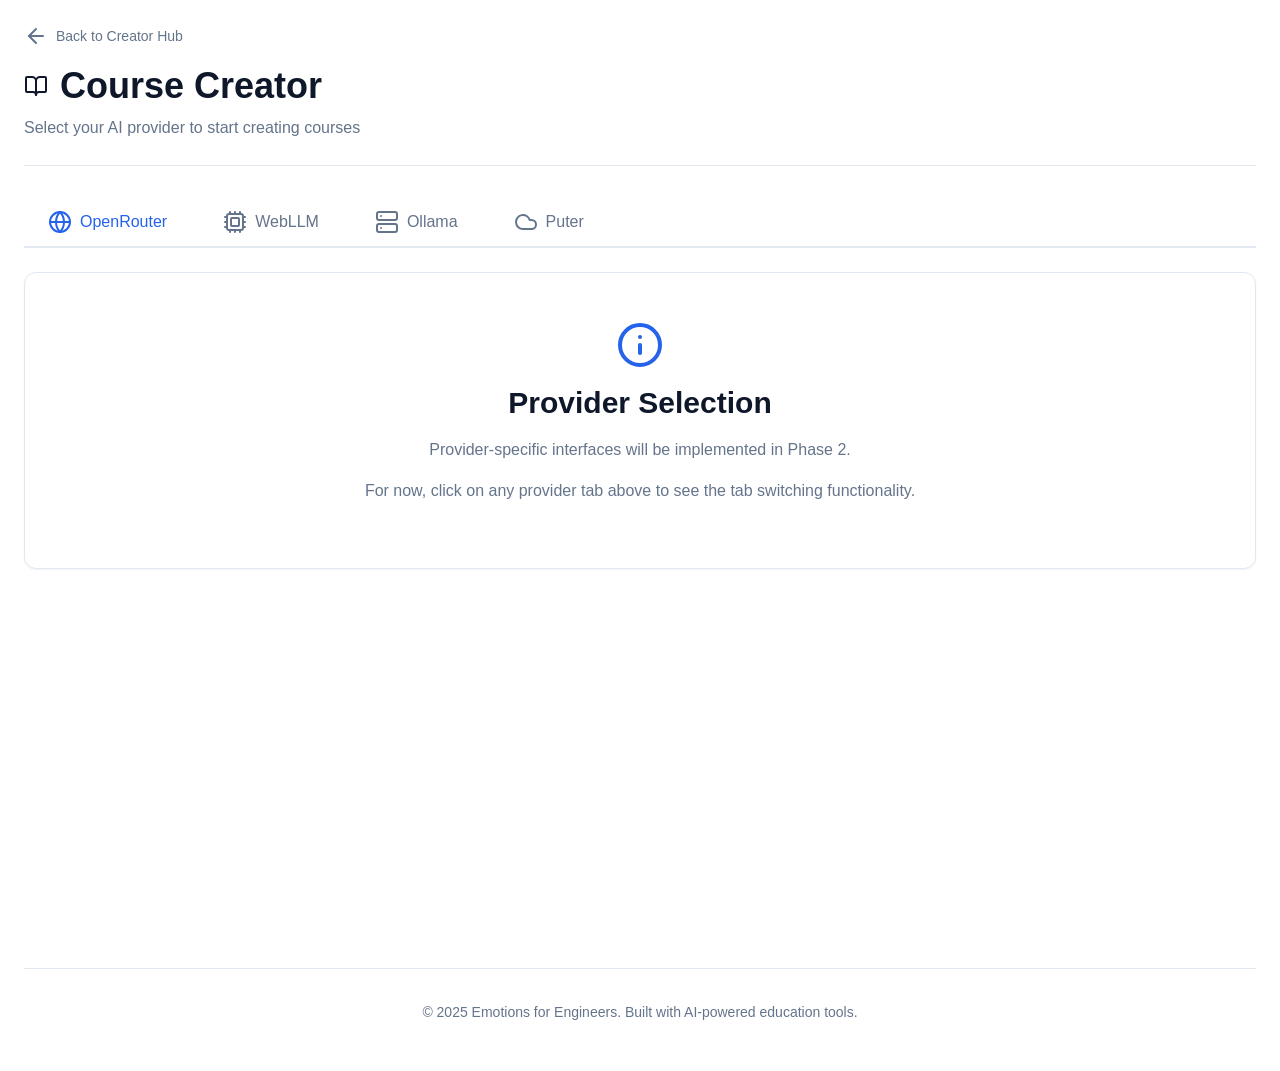
==== creator/course.html @ 7cec926e "Phase 1: Implement core infrastructure and UI foundation - Add HTML page structure (index, course, s" ====
<!DOCTYPE html>
<html lang="en">
<head>
  <meta charset="UTF-8">
  <meta name="viewport" content="width=device-width, initial-scale=1.0">
  <meta name="description" content="Course Creator - Generate multi-chapter courses using AI">
  <title>Course Creator - Emotions for Engineers</title>
  <link rel="stylesheet" href="assets/css/themes/minimal-theme.css">
  <script src="assets/js/lucide/lucide.min.js"></script>
</head>
<body>
  <div class="container">
    <header>
      <a href="index.html" class="back-btn">
        <i data-lucide="arrow-left"></i>
        Back to Creator Hub
      </a>
      <h1>
        <i data-lucide="book-open"></i>
        Course Creator
      </h1>
      <p>Select your AI provider to start creating courses</p>
    </header>

    <main>
      <div class="provider-tabs">
        <button class="tab-btn active" data-provider="openrouter">
          <i data-lucide="globe"></i>
          OpenRouter
        </button>
        <button class="tab-btn" data-provider="webllm">
          <i data-lucide="cpu"></i>
          WebLLM
        </button>
        <button class="tab-btn" data-provider="ollama">
          <i data-lucide="server"></i>
          Ollama
        </button>
        <button class="tab-btn" data-provider="puter">
          <i data-lucide="cloud"></i>
          Puter
        </button>
      </div>

      <div class="provider-content">
        <div class="card text-center" style="padding: var(--spacing-12);">
          <i data-lucide="info" style="width: 48px; height: 48px; margin: 0 auto var(--spacing-4); color: var(--color-primary);"></i>
          <h2>Provider Selection</h2>
          <p>Provider-specific interfaces will be implemented in Phase 2.</p>
          <p class="text-secondary">For now, click on any provider tab above to see the tab switching functionality.</p>
        </div>
      </div>
    </main>

    <footer>
      <p>&copy; 2025 Emotions for Engineers. Built with AI-powered education tools.</p>
    </footer>
  </div>

  <script type="module">
    // Initialize Lucide icons
    lucide.createIcons();

    // Simple tab switching functionality for Phase 1
    const tabs = document.querySelectorAll('.tab-btn');
    const savedProvider = localStorage.getItem('selected_provider');

    // Restore saved provider selection
    if (savedProvider) {
      tabs.forEach(tab => {
        tab.classList.toggle('active', tab.dataset.provider === savedProvider);
      });
    }

    // Tab click handlers
    tabs.forEach(tab => {
      tab.addEventListener('click', () => {
        const provider = tab.dataset.provider;

        // Update active state
        tabs.forEach(t => t.classList.remove('active'));
        tab.classList.add('active');

        // Save selection
        localStorage.setItem('selected_provider', provider);

        console.log(`Selected provider: ${provider}`);
      });
    });
  </script>
</body>
</html>
---- creator/assets/css/themes/minimal-theme.css ----
/* Minimal Theme - Main stylesheet that imports all components */

/* Import order is important for CSS cascade */

/* 1. Core foundation */
@import '../core/reset.css';
@import '../core/variables.css';
@import '../core/typography.css';

/* 2. Layout system */
@import '../layouts/containers.css';
@import '../layouts/grid.css';

/* 3. Components */
@import '../components/buttons.css';
@import '../components/cards.css';
@import '../components/forms.css';
@import '../components/tabs.css';

/* 4. Utilities */
.hidden {
  display: none !important;
}

.visible {
  display: block !important;
}

.text-center {
  text-align: center;
}

.text-left {
  text-align: left;
}

.text-right {
  text-align: right;
}

.mt-0 { margin-top: 0; }
.mt-2 { margin-top: var(--spacing-2); }
.mt-4 { margin-top: var(--spacing-4); }
.mt-6 { margin-top: var(--spacing-6); }
.mt-8 { margin-top: var(--spacing-8); }

.mb-0 { margin-bottom: 0; }
.mb-2 { margin-bottom: var(--spacing-2); }
.mb-4 { margin-bottom: var(--spacing-4); }
.mb-6 { margin-bottom: var(--spacing-6); }
.mb-8 { margin-bottom: var(--spacing-8); }

.pt-4 { padding-top: var(--spacing-4); }
.pt-6 { padding-top: var(--spacing-6); }
.pt-8 { padding-top: var(--spacing-8); }

.pb-4 { padding-bottom: var(--spacing-4); }
.pb-6 { padding-bottom: var(--spacing-6); }
.pb-8 { padding-bottom: var(--spacing-8); }

/* Focus visible improvements for accessibility */
*:focus-visible {
  outline: 2px solid var(--color-primary);
  outline-offset: 2px;
}

/* Smooth scrolling */
html {
  scroll-behavior: smooth;
}

/* Loading state */
.loading {
  position: relative;
  pointer-events: none;
  opacity: 0.6;
}

.loading::after {
  content: '';
  position: absolute;
  top: 50%;
  left: 50%;
  width: 20px;
  height: 20px;
  margin: -10px 0 0 -10px;
  border: 2px solid var(--color-primary);
  border-right-color: transparent;
  border-radius: 50%;
  animation: spinner 0.6s linear infinite;
}

@keyframes spinner {
  to {
    transform: rotate(360deg);
  }
}

/* Responsive images */
img {
  max-width: 100%;
  height: auto;
}

/* Print styles */
@media print {
  body {
    background: white;
    color: black;
  }

  header,
  footer,
  .no-print {
    display: none;
  }
}
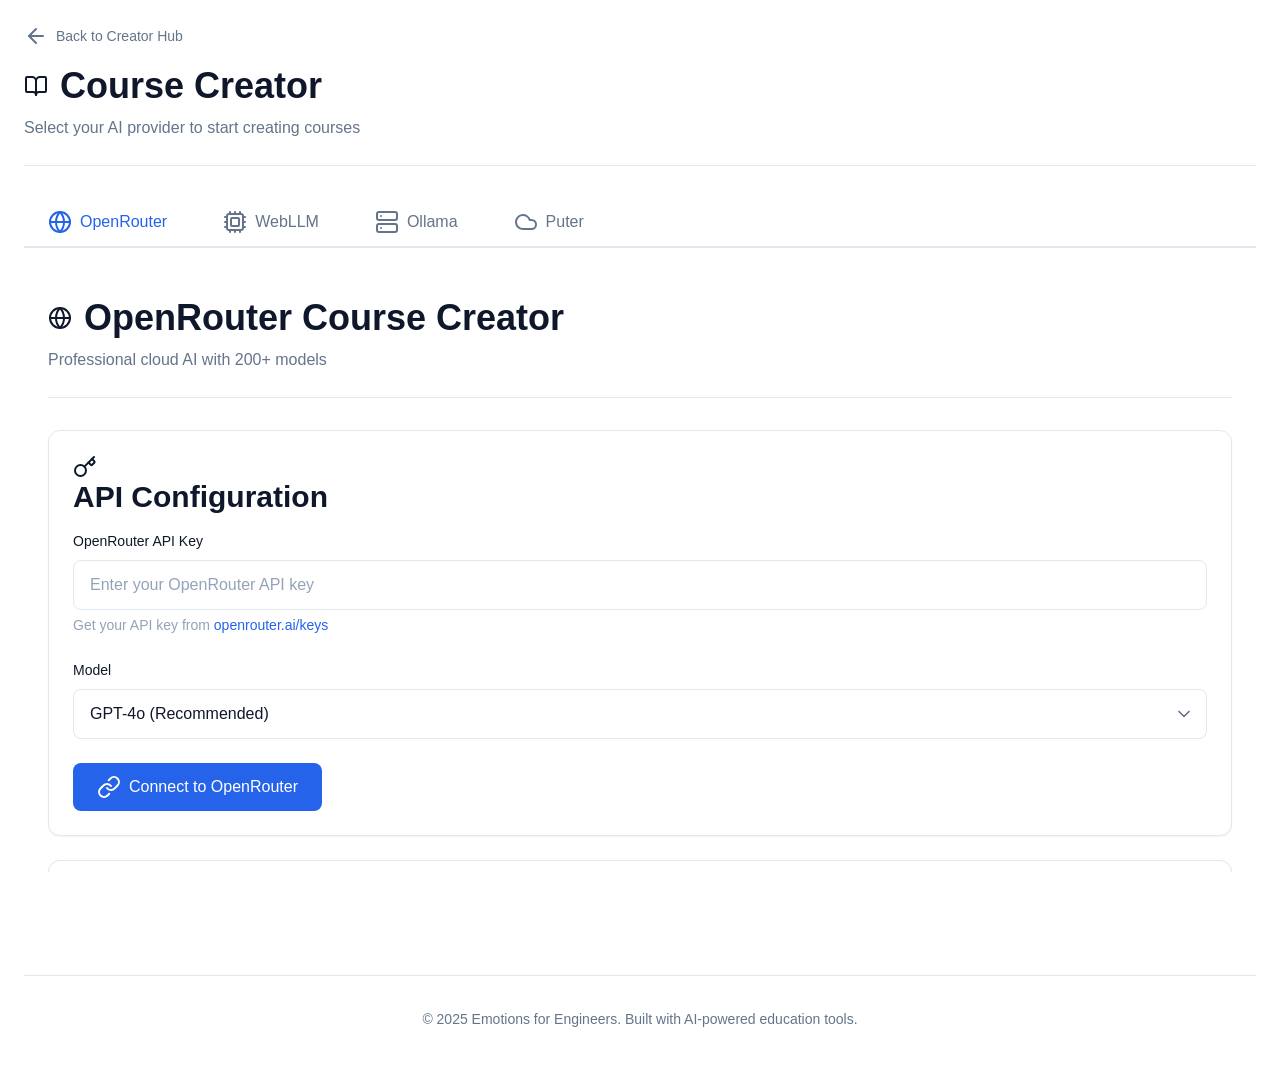
==== commit 50f9039d: "Phase 2: Implement OpenRouter course creator (complete workflow) - Add OpenRouter provider with API " ====
--- a/creator/course.html
+++ b/creator/course.html
@@ -43,12 +43,7 @@
       </div>
 
       <div class="provider-content">
-        <div class="card text-center" style="padding: var(--spacing-12);">
-          <i data-lucide="info" style="width: 48px; height: 48px; margin: 0 auto var(--spacing-4); color: var(--color-primary);"></i>
-          <h2>Provider Selection</h2>
-          <p>Provider-specific interfaces will be implemented in Phase 2.</p>
-          <p class="text-secondary">For now, click on any provider tab above to see the tab switching functionality.</p>
-        </div>
+        <iframe id="provider-iframe" src="openrouter.html"></iframe>
       </div>
     </main>
 
@@ -61,8 +56,9 @@
     // Initialize Lucide icons
     lucide.createIcons();
 
-    // Simple tab switching functionality for Phase 1
+    // Provider tab switching functionality
     const tabs = document.querySelectorAll('.tab-btn');
+    const iframe = document.getElementById('provider-iframe');
     const savedProvider = localStorage.getItem('selected_provider');
 
     // Restore saved provider selection
@@ -70,6 +66,7 @@
       tabs.forEach(tab => {
         tab.classList.toggle('active', tab.dataset.provider === savedProvider);
       });
+      iframe.src = `${savedProvider}.html`;
     }
 
     // Tab click handlers
@@ -81,10 +78,11 @@
         tabs.forEach(t => t.classList.remove('active'));
         tab.classList.add('active');
 
+        // Load provider page in iframe
+        iframe.src = `${provider}.html`;
+
         // Save selection
         localStorage.setItem('selected_provider', provider);
-
-        console.log(`Selected provider: ${provider}`);
       });
     });
   </script>
--- a/creator/assets/css/themes/minimal-theme.css
+++ b/creator/assets/css/themes/minimal-theme.css
@@ -16,6 +16,7 @@
 @import '../components/cards.css';
 @import '../components/forms.css';
 @import '../components/tabs.css';
+@import '../components/modals.css';
 
 /* 4. Utilities */
 .hidden {
@@ -102,6 +103,39 @@
   height: auto;
 }
 
+/* Editor instance visibility */
+.editor-instance {
+  display: none;
+}
+
+.editor-instance.active {
+  display: block;
+}
+
+/* Form group flex */
+.form-group-flex {
+  flex: 1;
+}
+
+/* Modal actions */
+.modal-actions {
+  gap: var(--spacing-3);
+  margin-top: var(--spacing-6);
+}
+
+/* Card info large */
+.card-info-large {
+  padding: var(--spacing-12);
+}
+
+/* Icon large */
+.icon-large {
+  width: 48px;
+  height: 48px;
+  margin: 0 auto var(--spacing-4);
+  color: var(--color-primary);
+}
+
 /* Print styles */
 @media print {
   body {
